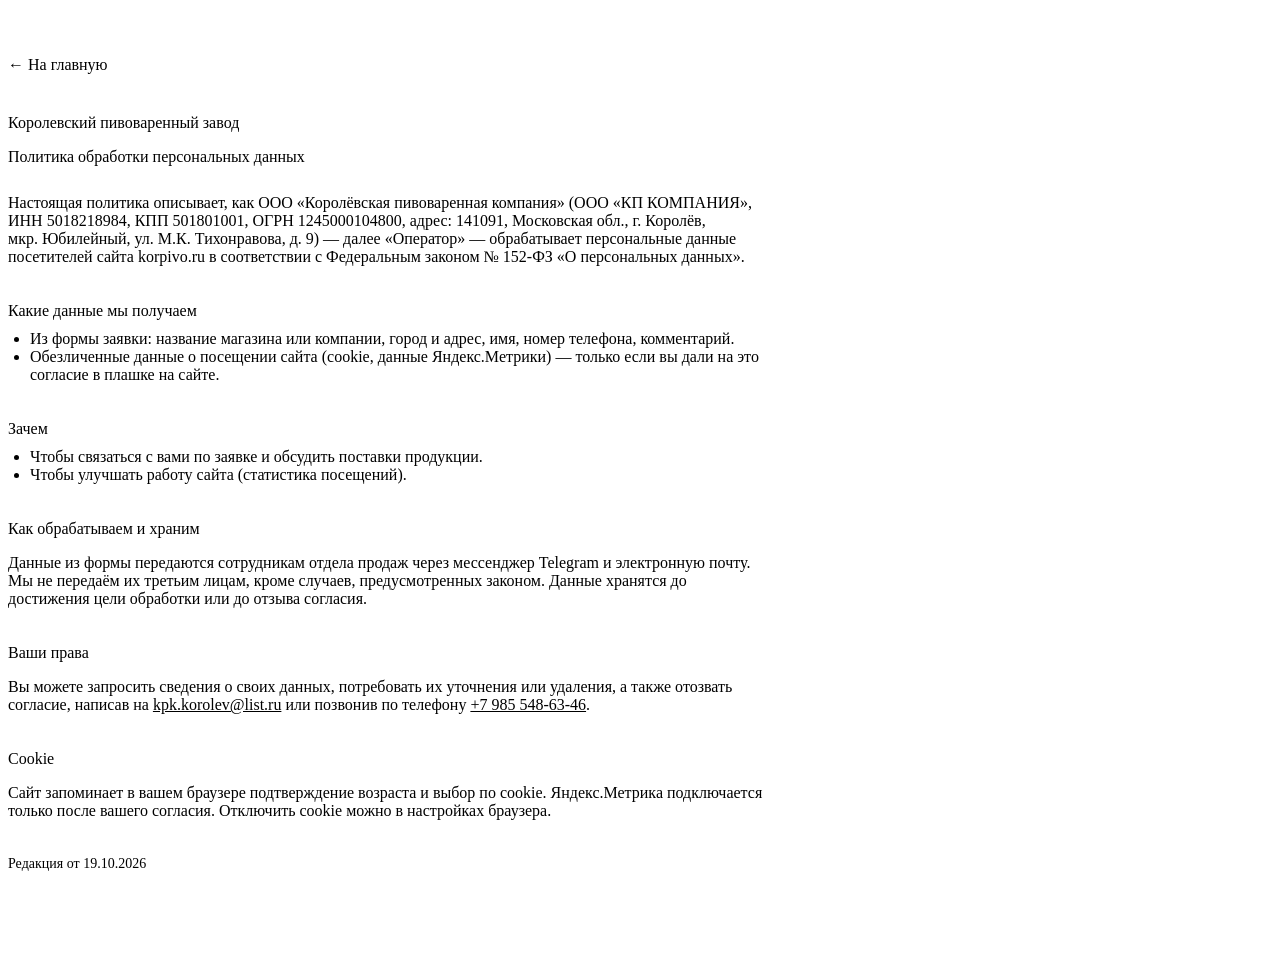
==== privacy.html @ d9719d4d "Add files via upload" ====
<!doctype html>
<html lang="ru">
<head>
<meta charset="utf-8">
<meta name="viewport" content="width=device-width, initial-scale=1">
<title>Политика конфиденциальности — Королевский пивоваренный завод</title>
<meta name="robots" content="noindex">
<link rel="icon" href="img/favicon-48.png" type="image/png">
<link rel="stylesheet" href="css/style.css">
<style>
  .doc { max-width: 760px; padding-top: 48px; padding-bottom: 80px; }
  .doc h1 { font: 600 clamp(36px, 5vw, 52px)/1.05 var(--serif); margin: 14px 0 28px; }
  .doc h2 { font: 600 26px/1.2 var(--serif); margin: 36px 0 10px; }
  .doc p, .doc li { color: var(--ink-2); }
  .doc p + p { margin-top: 10px; }
  .doc ul { list-style: disc; padding-left: 22px; margin-top: 8px; }
  .doc a { color: var(--bronze); }
  .doc .back { display: inline-block; margin-bottom: 24px; color: var(--muted); text-decoration: none; }
</style>
</head>
<body>
<!-- Черновик политики: желательно показать юристу -->
<main class="wrap doc">
  <a class="back" href="./">← На главную</a>
  <p class="eyebrow">Королевский пивоваренный завод</p>
  <h1>Политика обработки персональных данных</h1>

  <p>Настоящая политика описывает, как ООО «Королёвская пивоваренная компания» (ООО «КП КОМПАНИЯ», ИНН 5018218984, КПП 501801001, ОГРН 1245000104800, адрес: 141091, Московская обл., г.&nbsp;Королёв, мкр.&nbsp;Юбилейный, ул.&nbsp;М.К.&nbsp;Тихонравова, д.&nbsp;9) — далее «Оператор» — обрабатывает персональные данные посетителей сайта korpivo.ru в&nbsp;соответствии с&nbsp;Федеральным законом №&nbsp;152-ФЗ «О&nbsp;персональных данных».</p>

  <h2>Какие данные мы получаем</h2>
  <ul>
    <li>Из формы заявки: название магазина или компании, город и адрес, имя, номер телефона, комментарий.</li>
    <li>Обезличенные данные о посещении сайта (cookie, данные Яндекс.Метрики) — только если вы дали на это согласие в&nbsp;плашке на сайте.</li>
  </ul>

  <h2>Зачем</h2>
  <ul>
    <li>Чтобы связаться с&nbsp;вами по заявке и&nbsp;обсудить поставки продукции.</li>
    <li>Чтобы улучшать работу сайта (статистика посещений).</li>
  </ul>

  <h2>Как обрабатываем и храним</h2>
  <p>Данные из формы передаются сотрудникам отдела продаж через мессенджер Telegram и&nbsp;электронную почту. Мы не передаём их третьим лицам, кроме случаев, предусмотренных законом. Данные хранятся до достижения цели обработки или до отзыва согласия.</p>

  <h2>Ваши права</h2>
  <p>Вы можете запросить сведения о&nbsp;своих данных, потребовать их уточнения или удаления, а&nbsp;также отозвать согласие, написав на&nbsp;<a href="mailto:kpk.korolev@list.ru">kpk.korolev@list.ru</a> или позвонив по&nbsp;телефону <a href="tel:+79855486346">+7&nbsp;985&nbsp;548-63-46</a>.</p>

  <h2>Cookie</h2>
  <p>Сайт запоминает в&nbsp;вашем браузере подтверждение возраста и&nbsp;выбор по&nbsp;cookie. Яндекс.Метрика подключается только после вашего согласия. Отключить cookie можно в&nbsp;настройках браузера.</p>

  <p style="margin-top:36px;color:var(--muted);font-size:14px">Редакция от&nbsp;19.10.2026</p>
</main>
</body>
</html>
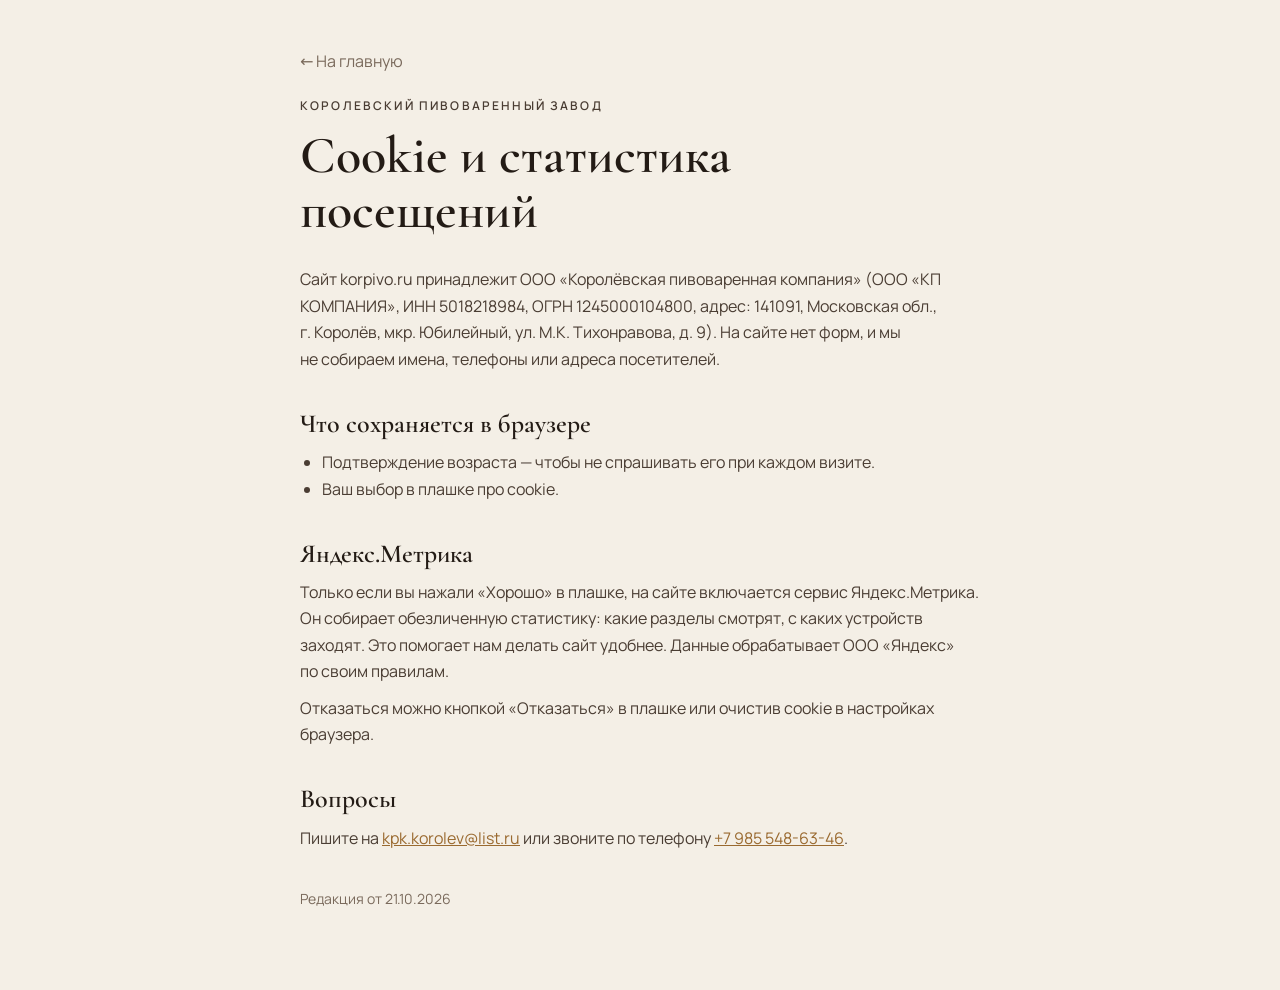
==== commit fcb237b0: "Add files via upload" ====
--- a/privacy.html
+++ b/privacy.html
@@ -3,7 +3,7 @@
 <head>
 <meta charset="utf-8">
 <meta name="viewport" content="width=device-width, initial-scale=1">
-<title>Политика конфиденциальности — Королевский пивоваренный завод</title>
+<title>Cookie и статистика — Королевский пивоваренный завод</title>
 <meta name="robots" content="noindex">
 <link rel="icon" href="img/favicon-48.png" type="image/png">
 <link rel="stylesheet" href="css/style.css">
@@ -19,36 +19,29 @@
 </style>
 </head>
 <body>
-<!-- Черновик политики: желательно показать юристу -->
+<!-- Нужна, только если подключена Яндекс.Метрика (settings.metrika в js/data.js): на неё ссылается плашка про cookie.
+     Форм с персональными данными на сайте нет. Черновик — желательно показать юристу. -->
 <main class="wrap doc">
   <a class="back" href="./">← На главную</a>
   <p class="eyebrow">Королевский пивоваренный завод</p>
-  <h1>Политика обработки персональных данных</h1>
+  <h1>Cookie и статистика посещений</h1>
 
-  <p>Настоящая политика описывает, как ООО «Королёвская пивоваренная компания» (ООО «КП КОМПАНИЯ», ИНН 5018218984, КПП 501801001, ОГРН 1245000104800, адрес: 141091, Московская обл., г.&nbsp;Королёв, мкр.&nbsp;Юбилейный, ул.&nbsp;М.К.&nbsp;Тихонравова, д.&nbsp;9) — далее «Оператор» — обрабатывает персональные данные посетителей сайта korpivo.ru в&nbsp;соответствии с&nbsp;Федеральным законом №&nbsp;152-ФЗ «О&nbsp;персональных данных».</p>
+  <p>Сайт korpivo.ru принадлежит ООО «Королёвская пивоваренная компания» (ООО «КП КОМПАНИЯ», ИНН 5018218984, ОГРН 1245000104800, адрес: 141091, Московская обл., г.&nbsp;Королёв, мкр.&nbsp;Юбилейный, ул.&nbsp;М.К.&nbsp;Тихонравова, д.&nbsp;9). На&nbsp;сайте нет форм, и&nbsp;мы не&nbsp;собираем имена, телефоны или адреса посетителей.</p>
 
-  <h2>Какие данные мы получаем</h2>
+  <h2>Что сохраняется в браузере</h2>
   <ul>
-    <li>Из формы заявки: название магазина или компании, город и адрес, имя, номер телефона, комментарий.</li>
-    <li>Обезличенные данные о посещении сайта (cookie, данные Яндекс.Метрики) — только если вы дали на это согласие в&nbsp;плашке на сайте.</li>
+    <li>Подтверждение возраста — чтобы не спрашивать его при каждом визите.</li>
+    <li>Ваш выбор в&nbsp;плашке про cookie.</li>
   </ul>
 
-  <h2>Зачем</h2>
-  <ul>
-    <li>Чтобы связаться с&nbsp;вами по заявке и&nbsp;обсудить поставки продукции.</li>
-    <li>Чтобы улучшать работу сайта (статистика посещений).</li>
-  </ul>
+  <h2>Яндекс.Метрика</h2>
+  <p>Только если вы нажали «Хорошо» в&nbsp;плашке, на&nbsp;сайте включается сервис Яндекс.Метрика. Он&nbsp;собирает обезличенную статистику: какие разделы смотрят, с&nbsp;каких устройств заходят. Это помогает нам делать сайт удобнее. Данные обрабатывает ООО «Яндекс» по&nbsp;своим правилам.</p>
+  <p>Отказаться можно кнопкой «Отказаться» в&nbsp;плашке или очистив cookie в&nbsp;настройках браузера.</p>
 
-  <h2>Как обрабатываем и храним</h2>
-  <p>Данные из формы передаются сотрудникам отдела продаж через мессенджер Telegram и&nbsp;электронную почту. Мы не передаём их третьим лицам, кроме случаев, предусмотренных законом. Данные хранятся до достижения цели обработки или до отзыва согласия.</p>
+  <h2>Вопросы</h2>
+  <p>Пишите на&nbsp;<a href="mailto:kpk.korolev@list.ru">kpk.korolev@list.ru</a> или звоните по&nbsp;телефону <a href="tel:+79855486346">+7&nbsp;985&nbsp;548-63-46</a>.</p>
 
-  <h2>Ваши права</h2>
-  <p>Вы можете запросить сведения о&nbsp;своих данных, потребовать их уточнения или удаления, а&nbsp;также отозвать согласие, написав на&nbsp;<a href="mailto:kpk.korolev@list.ru">kpk.korolev@list.ru</a> или позвонив по&nbsp;телефону <a href="tel:+79855486346">+7&nbsp;985&nbsp;548-63-46</a>.</p>
-
-  <h2>Cookie</h2>
-  <p>Сайт запоминает в&nbsp;вашем браузере подтверждение возраста и&nbsp;выбор по&nbsp;cookie. Яндекс.Метрика подключается только после вашего согласия. Отключить cookie можно в&nbsp;настройках браузера.</p>
-
-  <p style="margin-top:36px;color:var(--muted);font-size:14px">Редакция от&nbsp;19.10.2026</p>
+  <p style="margin-top:36px;color:var(--muted);font-size:14px">Редакция от&nbsp;21.10.2026</p>
 </main>
 </body>
 </html>
--- a/css/style.css
+++ b/css/style.css
@@ -0,0 +1,756 @@
+/* =========================================================
+   Королевский пивоваренный завод — стили
+   Светлая «гравюра»: бумага, чернила, бронза
+   ========================================================= */
+
+/* ---------- Шрифты (свои, без внешних запросов) ---------- */
+@font-face {
+  font-family: "Cormorant"; font-weight: 600; font-style: normal; font-display: swap;
+  src: url(../fonts/cormorant-garamond-cyrillic-600-normal.woff2) format("woff2");
+  unicode-range: U+0301, U+0400-045F, U+0490-0491, U+04B0-04B1, U+2116;
+}
+@font-face {
+  font-family: "Cormorant"; font-weight: 600; font-style: normal; font-display: swap;
+  src: url(../fonts/cormorant-garamond-latin-600-normal.woff2) format("woff2");
+  unicode-range: U+0000-00FF, U+0131, U+0152-0153, U+02BB-02BC, U+02C6, U+02DA, U+02DC, U+0304, U+0308, U+0329, U+2000-206F, U+20AC, U+2122, U+2191, U+2193, U+2212, U+2215, U+FEFF, U+FFFD;
+}
+@font-face {
+  font-family: "Cormorant"; font-weight: 500; font-style: italic; font-display: swap;
+  src: url(../fonts/cormorant-garamond-cyrillic-500-italic.woff2) format("woff2");
+  unicode-range: U+0301, U+0400-045F, U+0490-0491, U+04B0-04B1, U+2116;
+}
+@font-face {
+  font-family: "Cormorant"; font-weight: 500; font-style: italic; font-display: swap;
+  src: url(../fonts/cormorant-garamond-latin-500-italic.woff2) format("woff2");
+  unicode-range: U+0000-00FF, U+0131, U+0152-0153, U+02BB-02BC, U+02C6, U+02DA, U+02DC, U+0304, U+0308, U+0329, U+2000-206F, U+20AC, U+2122, U+2191, U+2193, U+2212, U+2215, U+FEFF, U+FFFD;
+}
+@font-face {
+  font-family: "Manrope"; font-weight: 200 800; font-style: normal; font-display: swap;
+  src: url(../fonts/manrope-cyrillic-wght-normal.woff2) format("woff2-variations");
+  unicode-range: U+0301, U+0400-045F, U+0490-0491, U+04B0-04B1, U+2116;
+}
+@font-face {
+  font-family: "Manrope"; font-weight: 200 800; font-style: normal; font-display: swap;
+  src: url(../fonts/manrope-latin-wght-normal.woff2) format("woff2-variations");
+  unicode-range: U+0000-00FF, U+0131, U+0152-0153, U+02BB-02BC, U+02C6, U+02DA, U+02DC, U+0304, U+0308, U+0329, U+2000-206F, U+20AC, U+2122, U+2191, U+2193, U+2212, U+2215, U+FEFF, U+FFFD;
+}
+/* Цифры в заголовках — из IBM Plex Sans (OFL): у Cormorant старинные цифры («2», «7» ниже строки, «1» как «I»),
+   lining-nums в урезанном файле шрифта не работает. Объявлено последним — для 0–9 главнее файлов выше. */
+@font-face {
+  font-family: "Cormorant"; font-weight: 600; font-style: normal; font-display: swap;
+  src: url(../fonts/plex-sans-digits-wght.woff2) format("woff2-variations"), url(../fonts/plex-sans-digits-wght.woff2) format("woff2");
+  unicode-range: U+0030-0039;
+}
+@font-face {
+  font-family: "Cormorant"; font-weight: 500; font-style: italic; font-display: swap;
+  src: url(../fonts/plex-sans-digits-wght.woff2) format("woff2-variations"), url(../fonts/plex-sans-digits-wght.woff2) format("woff2");
+  unicode-range: U+0030-0039;
+}
+
+/* ---------- Цвета и размеры ---------- */
+:root {
+  --paper: #F4EFE6;
+  --paper-2: #ECE4D6;
+  --paper-3: #E1D6C3;
+  --ink: #231B15;
+  --ink-2: #4A3D33;
+  --muted: #7A6A5C;
+  --rule: rgba(35, 27, 21, .16);
+  --bronze: #9A6A30;
+  --bronze-2: #C49455;
+  --night: #1F1813;
+  --night-2: #2B221B;
+  --on-night: #EFE6D6;
+  --on-night-2: #B8A894;
+
+  /* цвет пива в карточках */
+  --t-straw: #E6BD52;
+  --t-gold: #D49B33;
+  --t-amber: #BC6F27;
+  --t-red: #8F3B21;
+  --t-brown: #6A3A1E;
+  --t-wheat: #EBD08C;
+  --t-dark: #3A2318;
+
+  --serif: "Cormorant", "Times New Roman", serif;
+  --sans: "Manrope", system-ui, -apple-system, "Segoe UI", Roboto, Arial, sans-serif;
+  --wrap: 1200px;
+  --gutter: clamp(16px, 4vw, 40px);
+  --header-h: 68px;
+}
+
+/* ---------- База ---------- */
+*, *::before, *::after { box-sizing: border-box; }
+html { scroll-behavior: smooth; scroll-padding-top: var(--header-h); -webkit-text-size-adjust: 100%; }
+body {
+  margin: 0;
+  background: var(--paper);
+  color: var(--ink);
+  font: 400 16px/1.65 var(--sans);
+  -webkit-font-smoothing: antialiased;
+  text-rendering: optimizeLegibility;
+  overflow-x: hidden;
+}
+img { display: block; max-width: 100%; height: auto; }
+a { color: inherit; }
+h1, h2, h3, p, ul, ol, figure { margin: 0; }
+ul, ol { padding: 0; list-style: none; }
+button { font: inherit; color: inherit; cursor: pointer; }
+:focus-visible { outline: 2px solid var(--bronze); outline-offset: 3px; }
+
+.wrap { max-width: var(--wrap); margin: 0 auto; padding: 0 var(--gutter); }
+
+.eyebrow {
+  font: 600 12px/1.4 var(--sans);
+  letter-spacing: .18em;
+  text-transform: uppercase;
+  color: var(--muted);
+}
+.num {
+  display: inline-block;
+  font: italic 500 1.25em/1 var(--serif);
+  letter-spacing: 0;
+  text-transform: none;
+  color: var(--bronze);
+  margin-right: .5em;
+}
+.h2 {
+  font: 600 clamp(36px, 4.6vw, 60px)/1.05 var(--serif);
+  letter-spacing: -.01em;
+  margin: 14px 0 20px;
+  text-wrap: balance;
+}
+
+/* цифры в антикве — ровные, без «старинных» выносных */
+.facts b, .beer__spec b, .timeline b, .callout__phone, .contacts__phone, .age__title { font-variant-numeric: lining-nums; }
+
+/* ---------- Кнопки ---------- */
+.btn {
+  display: inline-flex; align-items: center; justify-content: center;
+  min-height: 52px; padding: 0 28px;
+  border: 1px solid var(--ink);
+  border-radius: 0;
+  font: 600 14px/1 var(--sans);
+  letter-spacing: .08em; text-transform: uppercase;
+  text-decoration: none;
+  transition: background-color .25s, color .25s, border-color .25s;
+}
+.btn--dark { background: var(--ink); color: var(--paper); }
+.btn--dark:hover { background: var(--bronze); border-color: var(--bronze); }
+.btn--line { background: transparent; color: var(--ink); }
+.btn--line:hover { background: var(--ink); color: var(--paper); }
+.btn--light { background: var(--on-night); color: var(--night); border-color: var(--on-night); }
+.btn--light:hover { background: var(--bronze-2); border-color: var(--bronze-2); }
+.btn:disabled { opacity: .5; pointer-events: none; }
+
+/* ---------- Шапка ---------- */
+.header {
+  position: sticky; top: 0; z-index: 50;
+  background: rgba(244, 239, 230, .96);
+  border-bottom: 1px solid transparent;
+  transition: border-color .3s;
+}
+.header.is-stuck { border-bottom-color: var(--rule); }
+.header__in { display: flex; align-items: center; gap: 28px; height: var(--header-h); }
+.brand { display: flex; align-items: center; gap: 12px; text-decoration: none; margin-right: auto; }
+.brand__name {
+  font: 600 15px/1.05 var(--sans); letter-spacing: .14em; text-transform: uppercase;
+}
+.brand__name small {
+  display: block; margin-top: 3px;
+  font-size: 10px; letter-spacing: .2em; font-weight: 500; color: var(--muted);
+}
+.nav { display: flex; gap: 26px; }
+.nav a {
+  position: relative; text-decoration: none;
+  font: 500 14px/1 var(--sans); color: var(--ink-2);
+  padding: 6px 0;
+}
+.nav a::after {
+  content: ""; position: absolute; left: 0; right: 0; bottom: 0; height: 1px;
+  background: var(--bronze); transform: scaleX(0); transform-origin: left; transition: transform .3s;
+}
+.nav a:hover { color: var(--ink); }
+.nav a:hover::after { transform: scaleX(1); }
+.header__phone {
+  font: 600 15px/1 var(--sans); text-decoration: none; white-space: nowrap;
+  padding: 11px 16px; border: 1px solid var(--rule);
+  transition: border-color .25s;
+}
+.header__phone:hover { border-color: var(--ink); }
+.burger { display: none; width: 44px; height: 44px; border: 0; background: none; padding: 0; position: relative; }
+.burger span, .burger span::before, .burger span::after {
+  position: absolute; left: 11px; width: 22px; height: 1.5px; background: var(--ink); content: ""; transition: transform .3s, top .3s;
+}
+.burger span { top: 21px; }
+.burger span::before { left: 0; top: -7px; }
+.burger span::after { left: 0; top: 7px; }
+.burger[aria-expanded="true"] span { background: transparent; }
+.burger[aria-expanded="true"] span::before { top: 0; transform: rotate(45deg); }
+.burger[aria-expanded="true"] span::after { top: 0; transform: rotate(-45deg); }
+
+/* ---------- Первый экран ---------- */
+.hero {
+  position: relative;
+  background: var(--paper);
+  padding: clamp(24px, 5vw, 64px) 0 0;
+  overflow: hidden;
+}
+/* бумажная фактура, плавно растворяется к низу */
+.hero::before {
+  content: ""; position: absolute; inset: 0; pointer-events: none;
+  background: url(../img/paper.webp) center / cover no-repeat;
+  mix-blend-mode: multiply;
+  -webkit-mask-image: linear-gradient(to bottom, #000 55%, transparent);
+  mask-image: linear-gradient(to bottom, #000 55%, transparent);
+}
+.hero > * { position: relative; }
+.hero__in {
+  display: grid; grid-template-columns: minmax(0, 1fr) minmax(0, 1.12fr);
+  align-items: center; gap: clamp(16px, 3vw, 48px);
+}
+.hero__title {
+  font: 600 clamp(48px, 7vw, 100px)/.98 var(--serif);
+  letter-spacing: -.015em;
+  margin: 22px 0 26px;
+}
+.hero__title em {
+  display: block;
+  font-style: italic; font-weight: 500;
+  color: var(--bronze);
+}
+.hero__lead { max-width: 30em; font-size: 18px; color: var(--ink-2); }
+.hero__actions { display: flex; flex-wrap: wrap; gap: 12px; margin-top: 36px; }
+.hero__art { margin-right: calc(-1 * var(--gutter)); }
+.hero__art img { width: 100%; mix-blend-mode: multiply; animation: ink-in 1.2s ease-out both; }
+@keyframes ink-in { from { opacity: 0; transform: scale(1.02); } to { opacity: 1; transform: none; } }
+
+.facts {
+  display: grid; grid-template-columns: repeat(4, 1fr);
+  border-top: 1px solid var(--ink);
+  border-bottom: 1px solid var(--rule);
+  margin-top: clamp(24px, 4vw, 48px);
+}
+.facts li { padding: 22px 20px 24px; border-left: 1px solid var(--rule); }
+.facts li:first-child { border-left: 0; padding-left: 0; }
+.facts b { display: block; font: 600 clamp(32px, 3.6vw, 46px)/1 var(--serif); }
+.facts span { display: block; margin-top: 8px; font-size: 13px; color: var(--muted); letter-spacing: .04em; }
+
+/* ---------- Секции ---------- */
+.section { padding: clamp(72px, 10vw, 136px) 0; overflow: hidden; }
+.section__head { max-width: 760px; margin-bottom: clamp(32px, 5vw, 56px); }
+.section__lead { font-size: 18px; color: var(--ink-2); max-width: 36em; }
+
+/* ---------- О заводе ---------- */
+.about__in {
+  display: grid; grid-template-columns: minmax(0, .8fr) minmax(0, 1fr);
+  gap: clamp(32px, 7vw, 110px); align-items: center;
+}
+.about__emblem { position: relative; max-width: 440px; justify-self: center; }
+.about__text > p:not(.eyebrow) { font-size: 17px; color: var(--ink-2); margin-top: 14px; max-width: 34em; }
+.timeline { margin-top: 36px; border-top: 1px solid var(--rule); }
+.timeline li {
+  display: grid; grid-template-columns: 170px 1fr; gap: 16px;
+  padding: 14px 0; border-bottom: 1px solid var(--rule);
+}
+.timeline b { font: 600 20px/1.3 var(--serif); }
+.timeline span { color: var(--ink-2); }
+
+.pillars {
+  display: grid; grid-template-columns: repeat(3, 1fr); gap: 1px;
+  background: var(--rule); border: 1px solid var(--rule);
+  margin-top: clamp(56px, 8vw, 104px);
+}
+.pillars li { background: var(--paper); padding: 36px 32px 40px; }
+.pillars svg { width: 40px; height: 40px; fill: none; stroke: var(--bronze); stroke-width: 1.4; stroke-linecap: round; stroke-linejoin: round; }
+.pillars h3 { font: 600 26px/1.15 var(--serif); margin: 18px 0 10px; }
+.pillars p { color: var(--ink-2); font-size: 15px; }
+
+/* ---------- Производство ---------- */
+.production { margin-top: clamp(64px, 9vw, 120px); }
+.production__head {
+  display: grid; grid-template-columns: minmax(0, 1fr) minmax(0, 1.1fr); gap: clamp(24px, 5vw, 72px);
+  align-items: end; margin-bottom: clamp(28px, 4vw, 44px);
+}
+.production__title { font: 600 clamp(30px, 3.6vw, 46px)/1.08 var(--serif); margin-top: 12px; text-wrap: balance; }
+.production__facts { display: grid; grid-template-columns: 1fr 1fr; gap: 1px; background: var(--rule); border: 1px solid var(--rule); }
+.production__facts li { background: var(--paper); padding: 16px 18px; }
+.production__facts b { display: block; font: 600 24px/1.1 var(--serif); font-variant-numeric: lining-nums; color: var(--bronze); }
+.production__facts span { display: block; margin-top: 4px; font-size: 13.5px; line-height: 1.45; color: var(--ink-2); }
+
+.gallery {
+  display: grid; grid-template-columns: repeat(6, minmax(0, 1fr)); grid-auto-rows: clamp(150px, 17vw, 230px);
+  gap: 8px;
+}
+.gallery__item { position: relative; overflow: hidden; grid-column: span 2; background: var(--paper-3); }
+.gallery__item--a { grid-column: span 4; grid-row: span 2; }
+.gallery__item--b { grid-row: span 2; }
+.gallery__item img {
+  width: 100%; height: 100%; object-fit: cover;
+  filter: saturate(.8) sepia(.12); transition: transform .6s cubic-bezier(.2,.7,.2,1), filter .4s;
+}
+.gallery__item:hover img { transform: scale(1.04); filter: none; }
+
+.photo {
+  width: min(1400px, calc(100% - 32px)); max-width: none; max-height: calc(100% - 32px);
+  padding: 0; border: 0; background: transparent; overflow: visible;
+}
+.photo::backdrop { background: rgba(20, 15, 11, .9); }
+.photo img { display: block; max-width: 100%; max-height: calc(100vh - 64px); margin: 0 auto; }
+.photo .sort__close { top: -6px; right: -6px; }
+.photo__step {
+  position: absolute; top: 50%; transform: translateY(-50%);
+  width: 48px; height: 48px; border: 0; background: rgba(244,239,230,.9); color: var(--ink); font-size: 20px;
+}
+.photo__step--prev { left: 8px; }
+.photo__step--next { right: 8px; }
+.photo__step:hover { background: var(--paper); }
+
+/* ---------- Сорта ---------- */
+.beers { background: var(--paper-2); }
+.filters { display: flex; flex-wrap: wrap; align-items: flex-end; gap: 20px 28px; margin-bottom: 32px; }
+.filters__group { display: flex; flex-wrap: wrap; gap: 8px; }
+.filters__group + .filters__group { padding-left: 28px; border-left: 1px solid var(--rule); }
+.filters__label {
+  flex-basis: 100%; margin-bottom: 2px;
+  font: 600 11px/1.3 var(--sans); letter-spacing: .14em; text-transform: uppercase; color: var(--muted);
+}
+.chip {
+  min-height: 40px; padding: 0 16px;
+  border: 1px solid var(--rule); background: transparent; border-radius: 999px;
+  font: 500 14px/1 var(--sans); color: var(--ink-2);
+  transition: background-color .2s, color .2s, border-color .2s;
+}
+.chip:hover { border-color: var(--ink); color: var(--ink); }
+.chip.is-on { background: var(--ink); border-color: var(--ink); color: var(--paper); }
+.filters__count { margin-left: auto; font-size: 14px; color: var(--muted); }
+.filters__count b { color: var(--ink); }
+
+.beer-grid {
+  display: grid; grid-template-columns: repeat(auto-fill, minmax(min(100%, 300px), 1fr));
+  gap: 1px; background: var(--rule); border: 1px solid var(--rule);
+}
+.beer {
+  display: flex; flex-direction: column;
+  background: var(--paper); padding: 26px 26px 24px;
+  transition: background-color .25s;
+}
+.beer:hover { background: #FBF8F2; }
+.beer[hidden] { display: none; }
+.beer__kind {
+  display: flex; align-items: center; gap: 10px;
+  font: 600 11px/1.3 var(--sans); letter-spacing: .14em; text-transform: uppercase; color: var(--muted);
+}
+.beer__kind i {
+  width: 14px; height: 14px; border-radius: 50%; flex: none;
+  background: var(--c);
+  box-shadow: inset 0 0 0 1px rgba(0,0,0,.15), inset 0 3px 3px rgba(255,255,255,.35);
+}
+.beer__name { font: 600 32px/1.05 var(--serif); margin: 14px 0 10px; }
+.beer--star .beer__name::after {
+  content: "★"; font-size: .45em; vertical-align: super; color: var(--bronze); margin-left: .3em;
+}
+.beer__desc { font-size: 14.5px; line-height: 1.55; color: var(--ink-2); flex: 1; }
+.beer__spec {
+  display: flex; gap: 18px; margin-top: 20px; padding-top: 14px; border-top: 1px solid var(--rule);
+  font-size: 13px; color: var(--muted);
+}
+.beer__spec b { font: 600 19px/1 var(--serif); color: var(--ink); margin-left: 2px; }
+.beer__var { display: flex; flex-wrap: wrap; gap: 6px; margin-top: 14px; }
+.beer__var span {
+  font-size: 12px; line-height: 1; padding: 6px 10px;
+  border: 1px solid var(--rule); border-radius: 999px; color: var(--ink-2);
+}
+/* вся плитка кликабельна — открывает карточку сорта */
+.beer { position: relative; cursor: pointer; }
+.beer__open {
+  all: unset; cursor: pointer;
+}
+.beer__open::after { content: ""; position: absolute; inset: 0; }
+.beer__open:focus-visible { outline: none; }
+.beer:has(.beer__open:focus-visible) { outline: 2px solid var(--bronze); outline-offset: -2px; }
+.beer::before {
+  content: ""; position: absolute; left: 0; right: 0; top: 0; height: 3px;
+  background: var(--bronze); transform: scaleX(0); transform-origin: left; transition: transform .35s;
+}
+.beer:hover::before { transform: scaleX(1); }
+.beer__name { transition: color .25s; }
+.beer:hover .beer__name { color: var(--bronze); }
+.beer__more {
+  display: flex; align-items: center; gap: 8px; margin-top: 16px;
+  font: 600 12px/1 var(--sans); letter-spacing: .14em; text-transform: uppercase; color: var(--bronze);
+  opacity: .55; transition: opacity .25s;
+}
+.beer__more span { transition: transform .25s; }
+.beer:hover .beer__more { opacity: 1; }
+.beer:hover .beer__more span { transform: translateX(5px); }
+
+.beer__badge {
+  position: absolute; top: 22px; right: 22px;
+  font: 600 10px/1 var(--sans); letter-spacing: .14em; text-transform: uppercase;
+  color: var(--paper); background: var(--bronze); padding: 6px 8px;
+}
+.sort .beer__badge { position: static; margin-left: 6px; font-style: normal; }
+/* место под плашку, чтобы она не наезжала на подпись */
+.beer:has(.beer__badge) .beer__kind { padding-right: 96px; }
+.beer--ending .beer__kind { padding-right: 150px; }
+/* «последняя партия» — серая, некликабельная */
+.beer--ending { cursor: default; background: var(--paper-2); }
+.beer--ending:hover { background: var(--paper-2); }
+.beer--ending::before { display: none; }
+.beer--ending > :not(.beer__badge) { opacity: .45; filter: grayscale(1); }
+.beer--ending:hover .beer__name { color: inherit; }
+.beer--ending .beer__badge { background: var(--muted); }
+.chip--new::before { content: "★"; margin-right: 6px; color: var(--bronze); }
+.chip--new.is-on::before { color: var(--bronze-2); }
+.beer__spec { flex-wrap: wrap; gap: 6px 16px; }
+
+/* свёрнутый список сортов */
+.beer-grid.is-collapsed .beer--more { display: none; }
+.beers__more { display: flex; justify-content: center; margin-top: 28px; }
+.beers__more[hidden] { display: none; }
+.beers__more .btn { min-width: 260px; }
+
+.beers__empty { padding: 40px 0; text-align: center; color: var(--muted); }
+.beers__note { margin-top: 20px; font-size: 14px; color: var(--muted); }
+
+/* ---------- Магазинам (тёмная секция) ---------- */
+.partners { background: var(--night); color: var(--on-night); }
+.partners .eyebrow { color: var(--on-night-2); }
+.partners .num { color: var(--bronze-2); }
+.partners .section__lead { color: var(--on-night-2); }
+.partners__in {
+  display: grid; grid-template-columns: minmax(0, 1fr) minmax(0, 1fr);
+  gap: clamp(40px, 6vw, 96px); align-items: center;
+}
+.perks { margin-top: 36px; border-top: 1px solid rgba(239,230,214,.14); }
+.perks li {
+  display: grid; grid-template-columns: 52px 1fr; gap: 12px;
+  padding: 20px 0; border-bottom: 1px solid rgba(239,230,214,.14);
+}
+.perks .num { font-size: 26px; margin: 2px 0 0; }
+.perks h3 { font: 600 24px/1.2 var(--serif); margin-bottom: 4px; }
+.perks p { color: var(--on-night-2); font-size: 15px; }
+.callout {
+  margin-top: 40px; padding: 26px 28px;
+  border: 1px solid var(--bronze-2);
+}
+.callout p { font-size: 13px; letter-spacing: .14em; text-transform: uppercase; color: var(--on-night-2); }
+.callout__phone {
+  display: inline-block; margin-top: 6px;
+  font: 600 clamp(32px, 4vw, 46px)/1.1 var(--serif); text-decoration: none; color: var(--on-night);
+  transition: color .25s;
+}
+.callout__phone:hover { color: var(--bronze-2); }
+.callout__mail { display: inline-block; margin-top: 4px; padding: 0; border: 0; background: none; font-size: 15px; color: var(--on-night-2); text-decoration: none; border-bottom: 1px solid rgba(239,230,214,.2); cursor: pointer; }
+
+/* ---------- Окно «Где удобнее написать?» ---------- */
+.ask {
+  width: min(440px, calc(100% - 32px)); padding: 40px 36px 32px; border: 0;
+  background: var(--paper); color: var(--ink); box-shadow: 0 30px 80px -20px rgba(0,0,0,.55);
+}
+.ask::backdrop { background: rgba(31, 24, 19, .72); }
+.ask[open] { animation: sort-in .25s ease-out; }
+.ask__tag {
+  display: inline-block; padding: 6px 12px; border: 1px solid var(--rule); border-radius: 999px;
+  font-size: 12px; color: var(--ink-2);
+}
+.ask__title { font: 600 34px/1.1 var(--serif); margin: 16px 0 10px; }
+.ask__text { font-size: 15px; color: var(--ink-2); }
+.ask__actions { display: grid; gap: 10px; margin-top: 24px; }
+.ask__actions .btn { width: 100%; }
+.ask__actions [hidden] { display: none; }
+.ask__note { margin-top: 18px; font-size: 13px; color: var(--muted); }
+.contacts__list p + p { margin-top: 4px; }
+.callout__mail:hover { color: var(--on-night); }
+.callout__file {
+  display: flex; align-items: center; gap: 10px; width: fit-content; margin-top: 18px;
+  font: 600 13px/1 var(--sans); letter-spacing: .1em; text-transform: uppercase;
+  color: var(--bronze-2); text-decoration: none;
+  padding-top: 18px; border-top: 1px solid rgba(239,230,214,.14);
+}
+.callout__file svg { width: 18px; height: 18px; fill: none; stroke: currentColor; stroke-width: 1.8; stroke-linecap: round; stroke-linejoin: round; }
+.callout__file:hover { color: var(--on-night); }
+.callout__file[hidden] { display: none; }
+.callout__file + .callout__file { margin-top: 12px; padding-top: 0; border-top: 0; }
+
+
+.tags { text-align: center; }
+.tags__row { display: flex; justify-content: center; align-items: flex-end; padding: 20px 0 10px; }
+.tags__row img {
+  width: 40%; max-width: 230px;
+  box-shadow: 0 24px 50px -12px rgba(0,0,0,.6), 0 2px 6px rgba(0,0,0,.4);
+  transition: transform .5s cubic-bezier(.2,.7,.2,1);
+}
+.tags__row img:nth-child(1) { transform: rotate(-7deg) translate(18%, 6%); }
+.tags__row img:nth-child(2) { position: relative; z-index: 2; width: 46%; max-width: 270px; }
+.tags__row img:nth-child(3) { transform: rotate(7deg) translate(-18%, 6%); }
+.tags:hover .tags__row img:nth-child(1) { transform: rotate(-9deg) translate(8%, 4%); }
+.tags:hover .tags__row img:nth-child(3) { transform: rotate(9deg) translate(-8%, 4%); }
+.tags figcaption { margin-top: 28px; font: italic 500 20px/1.3 var(--serif); color: var(--on-night-2); }
+
+/* ---------- Где купить ---------- */
+.where__in {
+  display: grid; grid-template-columns: minmax(0, 340px) minmax(0, 1fr);
+  border: 1px solid var(--rule); background: var(--paper);
+}
+.shops { border-right: 1px solid var(--rule); max-height: 520px; overflow-y: auto; }
+.shops li { position: relative; transition: background-color .2s; }
+.shops li + li { border-top: 1px solid var(--rule); }
+.shops li:hover, .shops li.is-on { background: var(--paper-2); }
+.shops li.is-on::before { content: ""; position: absolute; left: 0; top: 0; bottom: 0; width: 3px; background: var(--bronze); }
+.shops button {
+  display: block; width: 100%; text-align: left;
+  border: 0; background: transparent; padding: 18px 22px 6px;
+}
+.shops button { position: relative; padding-left: 58px; }
+.shops i {
+  position: absolute; left: 22px; top: 20px;
+  display: grid; place-items: center; width: 24px; height: 24px; border-radius: 50%;
+  background: var(--ink); color: var(--paper); font: normal 600 12px/1 var(--sans);
+}
+.shops li.is-on i { background: var(--bronze); }
+.shops b { display: block; font: 600 22px/1.2 var(--serif); }
+.shops span { display: block; font-size: 15px; color: var(--ink); margin-top: 2px; }
+.shops small { display: block; font-size: 13px; color: var(--muted); margin-top: 2px; }
+.shops a {
+  display: inline-block; margin: 0 22px 16px 58px; font-size: 13px; color: var(--muted);
+  text-decoration: none; border-bottom: 1px solid var(--rule);
+}
+.shops a:hover { color: var(--ink); border-color: var(--ink); }
+
+.map { position: relative; min-height: 520px; background: var(--paper-3); z-index: 0; }
+.map__ph {
+  position: absolute; inset: 0; display: grid; place-items: center; padding: 20px; text-align: center;
+  font: italic 500 20px/1.3 var(--serif); color: var(--muted);
+}
+/* карта чуть приглушена, в тон «гравюры» */
+.map iframe { position: absolute; inset: 0; width: 100%; height: 100%; border: 0; filter: saturate(.7) sepia(.12); }
+
+/* ---------- Контакты ---------- */
+.contacts { background: var(--paper-2); }
+.contacts__in {
+  display: grid; grid-template-columns: minmax(0, 1fr) minmax(0, 1.5fr);
+  gap: 40px; align-items: end;
+}
+.contacts__list { display: grid; grid-template-columns: repeat(3, minmax(0, 1fr)); gap: 28px 32px; }
+.contacts__list > div:first-child { grid-column: 1 / -1; }
+.contacts__list p:not(.eyebrow) { font-size: 17px; margin-top: 6px; }
+.contacts__phone {
+  display: inline-block; margin-top: 4px;
+  font: 600 clamp(38px, 5vw, 64px)/1.05 var(--serif); text-decoration: none;
+  transition: color .25s;
+}
+.contacts__phone:hover, .contacts__mail:hover { color: var(--bronze); }
+.contacts__mail { text-decoration: none; border-bottom: 1px solid var(--rule); transition: color .25s; }
+/* ---------- Подвал ---------- */
+.footer { border-top: 1px solid var(--rule); }
+.footer__in {
+  display: flex; flex-wrap: wrap; align-items: center; justify-content: space-between; gap: 28px;
+  padding-top: 44px; padding-bottom: 36px;
+}
+.footer__logo { width: 300px; }
+.footer__info { font-size: 13px; color: var(--muted); max-width: 520px; }
+.footer__info p + p { margin-top: 6px; }
+.footer__info a { color: inherit; }
+.footer__info a:hover { color: var(--ink); }
+
+/* ---------- Всплывающее сообщение ---------- */
+.toast {
+  position: fixed; left: 50%; bottom: 24px; z-index: 120;
+  transform: translate(-50%, 16px); opacity: 0; transition: opacity .3s, transform .3s;
+  width: max-content; max-width: calc(100% - 32px);
+  background: var(--night); color: var(--on-night); padding: 16px 22px;
+  box-shadow: 0 18px 40px -10px rgba(0,0,0,.5);
+}
+.toast.is-on { opacity: 1; transform: translate(-50%, 0); }
+.toast b { display: block; font: 600 28px/1.1 var(--serif); font-variant-numeric: lining-nums; }
+.toast span { display: block; margin-top: 4px; font-size: 13px; color: var(--on-night-2); }
+.toast a { color: var(--bronze-2); }
+
+/* ---------- Плашка про cookie ---------- */
+.cookie {
+  position: fixed; left: 16px; bottom: 16px; z-index: 110; max-width: 420px;
+  background: var(--paper); border: 1px solid var(--rule); padding: 18px 20px;
+  box-shadow: 0 18px 40px -12px rgba(0,0,0,.3); font-size: 14px; color: var(--ink-2);
+}
+.cookie[hidden] { display: none; }
+.cookie a { color: var(--bronze); }
+.cookie__actions { display: flex; gap: 8px; margin-top: 12px; }
+.cookie .btn { min-height: 40px; padding: 0 18px; font-size: 12px; }
+.warning {
+  background: var(--ink); color: var(--paper);
+  text-align: center; padding: 18px var(--gutter);
+  font: 700 clamp(13px, 1.6vw, 18px)/1.3 var(--sans); letter-spacing: .12em; text-transform: uppercase;
+}
+
+/* ---------- Возрастное окно ---------- */
+.age { display: none; }
+.js:not(.age-ok) .age {
+  display: grid; place-items: center;
+  position: fixed; inset: 0; z-index: 100; padding: 16px;
+  background: rgba(31, 24, 19, .72);
+}
+.js:not(.age-ok) body { overflow: hidden; }
+.age__card {
+  width: 100%; max-width: 460px; text-align: center;
+  background: var(--paper); padding: 40px 32px 36px;
+  outline: 1px solid var(--rule); outline-offset: -10px;
+}
+.age__card img { margin: 0 auto 18px; }
+.age__title { font: 600 36px/1.1 var(--serif); margin: 10px 0 12px; }
+.age__text { color: var(--ink-2); font-size: 15px; }
+.age__actions { display: flex; justify-content: center; gap: 10px; margin-top: 28px; flex-wrap: wrap; }
+.age__deny { margin-top: 18px; color: var(--t-red); font-weight: 600; }
+
+/* ---------- Карточка сорта ---------- */
+.sort-open, .sort-open body { overflow: hidden; }
+/* окно одной высоты для всех сортов; если текста больше — прокручивается правая часть */
+.sort {
+  width: min(920px, calc(100% - 32px)); max-width: none; max-height: calc(100% - 32px);
+  height: min(720px, calc(100vh - 32px));
+  padding: 0; border: 0; overflow: hidden;
+  background: var(--paper); color: var(--ink);
+  box-shadow: 0 30px 80px -20px rgba(0,0,0,.55);
+}
+.sort::backdrop { background: rgba(31, 24, 19, .72); }
+.sort[open] { animation: sort-in .3s ease-out; }
+@keyframes sort-in { from { opacity: 0; transform: translateY(14px); } to { opacity: 1; transform: none; } }
+.sort__in {
+  display: grid; grid-template-columns: minmax(0, .85fr) minmax(0, 1fr);
+  height: 100%;
+}
+.sort__close {
+  position: absolute; top: 10px; right: 10px; z-index: 2;
+  width: 44px; height: 44px; border: 0; background: var(--paper);
+  font: 300 32px/1 var(--sans); color: var(--ink-2);
+  transition: color .2s, transform .2s;
+}
+.sort__close:hover { color: var(--ink); transform: rotate(90deg); }
+
+.sort__tag {
+  display: grid; place-items: center;
+  background: var(--night); padding: clamp(24px, 4vw, 44px);
+}
+.sort__tag { display: flex; flex-direction: column; align-items: center; justify-content: center; gap: 18px; }
+.sort__tag a { display: block; width: 100%; max-width: 340px; }
+.sort__switch { display: flex; gap: 6px; }
+.sort__switch button {
+  min-height: 34px; padding: 0 14px; border-radius: 999px;
+  border: 1px solid rgba(239,230,214,.25); background: transparent; color: var(--on-night-2);
+  font: 500 13px/1 var(--sans); transition: background-color .2s, color .2s, border-color .2s;
+}
+.sort__switch button:hover { border-color: var(--on-night); color: var(--on-night); }
+.sort__switch button.is-on { background: var(--on-night); border-color: var(--on-night); color: var(--night); }
+.sort__tag img { width: 100%; box-shadow: 0 24px 50px -12px rgba(0,0,0,.6), 0 2px 6px rgba(0,0,0,.4); }
+/* пустая рамка, пока нет фото ценника */
+.sort__ph {
+  display: grid; place-items: center; align-content: center; gap: 14px;
+  width: 100%; max-width: 300px; aspect-ratio: 520 / 730;
+  border: 1.5px dashed rgba(239, 230, 214, .35); outline: 1px solid rgba(239, 230, 214, .12); outline-offset: 8px;
+  color: var(--on-night-2); text-align: center;
+}
+.sort__ph svg { width: 44px; height: 44px; fill: none; stroke: var(--bronze-2); stroke-width: 1.4; stroke-linejoin: round; }
+.sort__ph p { font: italic 500 20px/1.3 var(--serif); }
+
+.sort__body { display: flex; flex-direction: column; padding: clamp(28px, 4vw, 44px); padding-right: clamp(28px, 4vw, 56px); overflow-y: auto; }
+.sort__name { font: 600 clamp(40px, 5vw, 58px)/1 var(--serif); margin: 14px 0 18px; }
+.sort__name.is-star::after { content: "★"; font-size: .4em; vertical-align: super; color: var(--bronze); margin-left: .3em; }
+.sort__desc p { font-size: 16px; color: var(--ink-2); }
+.sort__desc p + p { margin-top: 10px; }
+.sort__spec {
+  display: grid; grid-template-columns: repeat(3, 1fr); margin: 22px 0 0;
+  border-top: 1px solid var(--rule);
+}
+.sort__spec div { padding: 12px 0; border-bottom: 1px solid var(--rule); }
+.sort__spec .wide { grid-column: 1 / -1; display: flex; justify-content: space-between; gap: 16px; align-items: baseline; }
+.sort__spec dt { font: 600 11px/1.3 var(--sans); letter-spacing: .14em; text-transform: uppercase; color: var(--muted); }
+.sort__spec dd { margin: 4px 0 0; font: 600 26px/1 var(--serif); font-variant-numeric: lining-nums; }
+.sort__spec .wide dd { margin: 0; font: 400 14px/1.3 var(--sans); color: var(--ink-2); }
+.sort__recipe { margin: 22px 0 0; padding: 16px 18px; background: var(--paper-2); }
+.sort__recipe[hidden] { display: none; }
+.sort__recipe div { display: grid; grid-template-columns: 76px 1fr; gap: 12px; padding: 4px 0; }
+.sort__recipe dt { font: 600 11px/1.9 var(--sans); letter-spacing: .14em; text-transform: uppercase; color: var(--muted); }
+.sort__recipe dd { margin: 0; font-size: 14px; line-height: 1.5; color: var(--ink-2); }
+.sort__actions { display: flex; flex-wrap: wrap; gap: 10px; margin-top: 24px; }
+.sort__actions .btn { padding: 0 20px; font-size: 13px; }
+.sort__nav { display: flex; justify-content: space-between; gap: 12px; margin-top: auto; padding-top: 28px; }
+.sort__nav button {
+  border: 0; background: none; padding: 8px 0;
+  font: 500 14px/1 var(--sans); color: var(--muted); transition: color .2s;
+}
+.sort__nav button:hover { color: var(--ink); }
+
+/* ---------- Появление при прокрутке ---------- */
+.js .reveal { opacity: 0; transform: translateY(18px); transition: opacity .8s ease, transform .8s ease; }
+.js .reveal.in { opacity: 1; transform: none; }
+
+@media (prefers-reduced-motion: reduce) {
+  html { scroll-behavior: auto; }
+  .js .reveal { opacity: 1; transform: none; transition: none; }
+  .hero__art img { animation: none; }
+  .tags__row img { transition: none; }
+  .sort[open] { animation: none; }
+}
+
+/* ---------- Адаптив ---------- */
+@media (max-width: 1080px) {
+  .nav { gap: 18px; }
+  .header__phone { display: none; }
+}
+@media (max-width: 900px) {
+  :root { --header-h: 60px; }
+  .burger { display: block; margin-right: -10px; }
+  .nav {
+    position: absolute; top: var(--header-h); left: 0; right: 0;
+    flex-direction: column; gap: 0;
+    background: var(--paper); border-bottom: 1px solid var(--rule);
+    padding: 8px var(--gutter) 20px;
+    display: none;
+  }
+  .nav.is-open { display: flex; }
+  .nav a { font-size: 17px; padding: 14px 0; border-bottom: 1px solid var(--rule); }
+  .nav a::after { display: none; }
+
+  .hero__in { grid-template-columns: 1fr; }
+  .hero__art { margin: 8px calc(-1 * var(--gutter)) 0; }
+  .facts { grid-template-columns: repeat(2, 1fr); }
+  .facts li:nth-child(3) { border-left: 0; padding-left: 0; }
+  .facts li:nth-child(n+3) { border-top: 1px solid var(--rule); }
+
+  .about__in, .partners__in, .contacts__in { grid-template-columns: 1fr; }
+  .about__emblem { max-width: 260px; }
+  .pillars { grid-template-columns: 1fr; }
+
+  .sort { height: auto; }
+  .sort__in { grid-template-columns: 1fr; height: auto; max-height: calc(100vh - 32px); overflow-y: auto; }
+  .sort__body { overflow: visible; }
+  .sort__tag { padding: 28px 24px; }
+  .sort__tag a, .sort__ph { max-width: 180px; }
+
+  .production__head { grid-template-columns: 1fr; }
+  .gallery { grid-template-columns: 1fr 1fr; grid-auto-rows: 160px; }
+  .gallery__item, .gallery__item--a { grid-column: span 1; }
+  .gallery__item--a { grid-column: 1 / -1; grid-row: span 2; }
+  .contacts__list { grid-template-columns: 1fr 1fr; }
+
+  .where__in { grid-template-columns: 1fr; }
+  .shops { border-right: 0; border-bottom: 1px solid var(--rule); max-height: 300px; }
+  .map { min-height: 380px; }
+}
+@media (max-width: 560px) {
+  .brand__name { font-size: 13px; letter-spacing: .1em; }
+  .brand__name small { font-size: 9px; letter-spacing: .14em; }
+  .hero__lead, .section__lead { font-size: 16px; }
+  .hero__actions .btn { flex: 1 1 100%; }
+  .facts li { padding: 18px 12px 20px; }
+  .timeline li { grid-template-columns: 1fr; gap: 2px; }
+  .filters__count { margin-left: 0; width: 100%; }
+  .filters__group { width: 100%; }
+  .filters__group + .filters__group { padding-left: 0; border-left: 0; padding-top: 18px; border-top: 1px solid var(--rule); }
+  .beer { padding: 22px 20px; }
+  .contacts__list { grid-template-columns: 1fr; }
+  .production__facts { grid-template-columns: 1fr; }
+  .cookie { left: 8px; right: 8px; bottom: 8px; max-width: none; }
+  .footer__logo { width: 240px; }
+}
